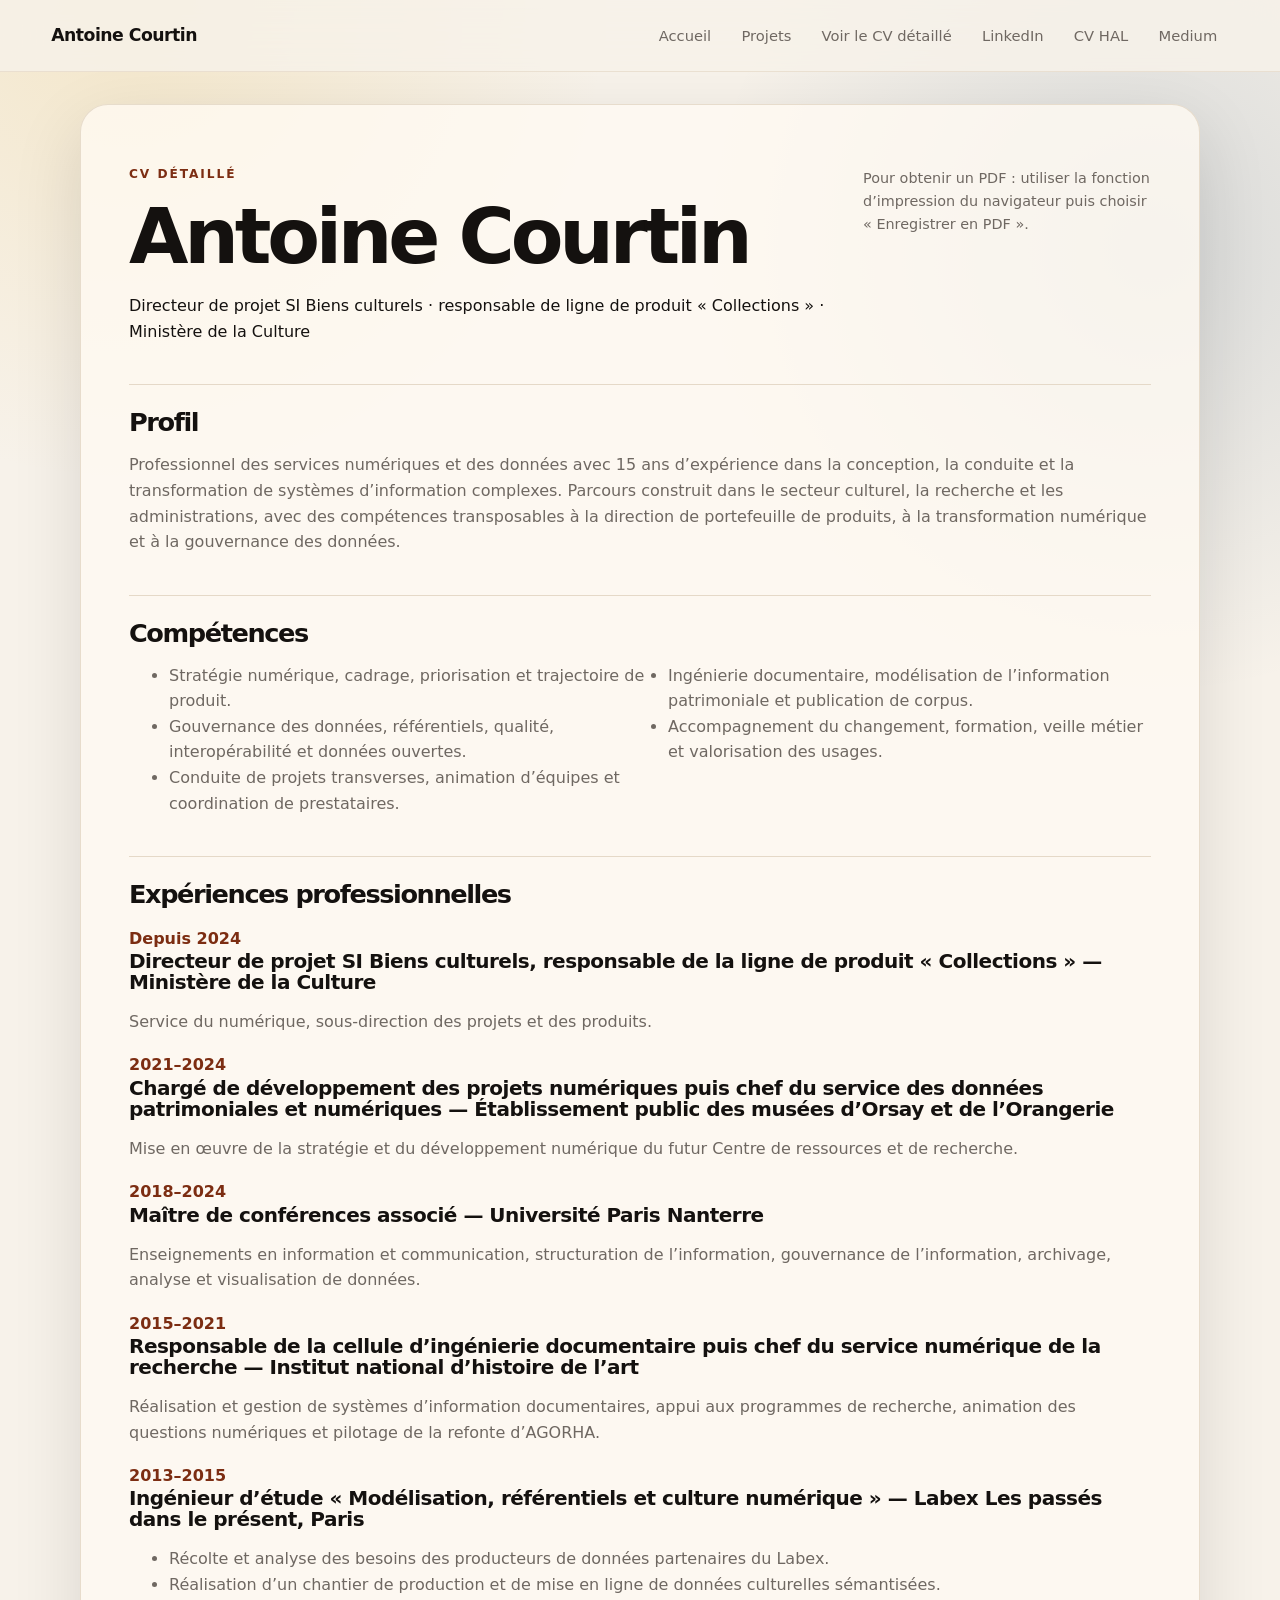
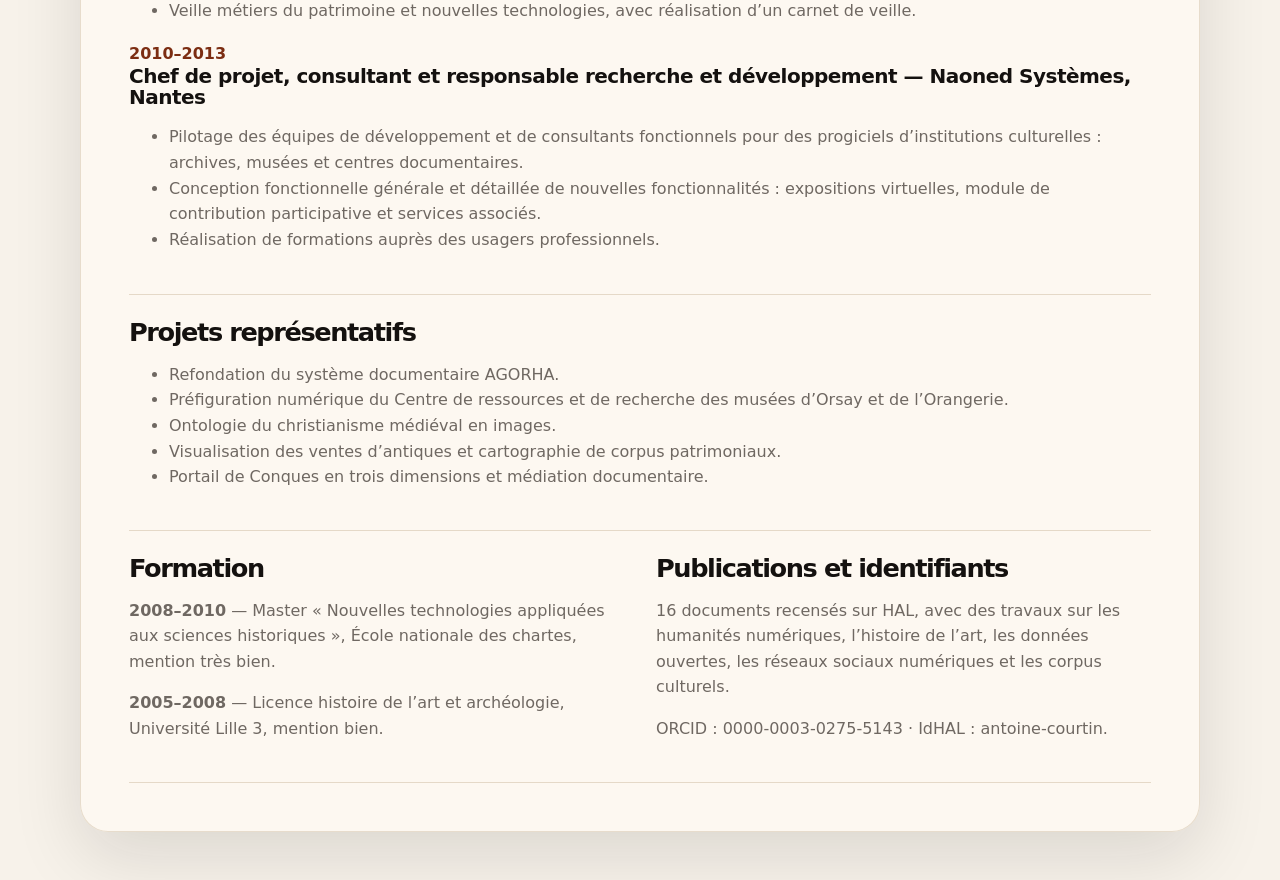
==== cv.html @ 22f03af9 "Créer le site professionnel d'Antoine Courtin" ====
<!doctype html>
<html lang="fr">
<head>
  <meta charset="utf-8">
  <meta name="viewport" content="width=device-width, initial-scale=1">
  <title>CV détaillé — Antoine Courtin</title>
  <link rel="stylesheet" href="styles.css">
</head>
<body>
  <!-- En-tête partagé : accès au parcours et aux profils publics. -->
  <header class="site-header no-print">
    <a class="brand" href="index.html">Antoine Courtin</a>
    <nav aria-label="Navigation principale">
      <a href="index.html">Accueil</a>
      <a href="projets.html">Projets</a>
      <a href="cv.html">Voir le CV détaillé</a>
      <a href="https://www.linkedin.com/in/antoinecourtin/">LinkedIn</a>
      <a href="https://cv.hal.science/antoine-courtin">CV HAL</a>
      <a href="https://medium.com/@seeksanusername">Medium</a>
    </nav>
  </header>

  <main class="cv-page">
    <!-- Zone imprimable : le navigateur permet l’export PDF proprement mis en forme. -->
    <section class="cv-header">
      <div>
        <p class="eyebrow">CV détaillé</p>
        <h1>Antoine Courtin</h1>
        <p>Directeur de projet SI Biens culturels · responsable de ligne de produit « Collections » · Ministère de la Culture</p>
      </div>
      <p class="print-note no-print">Pour obtenir un PDF : utiliser la fonction d’impression du navigateur puis choisir « Enregistrer en PDF ».</p>
    </section>

    <!-- Profil : synthèse factuelle et sans anglicisme. -->
    <section class="cv-block">
      <h2>Profil</h2>
      <p>Professionnel des services numériques et des données avec 15 ans d’expérience dans la conception, la conduite et la transformation de systèmes d’information complexes. Parcours construit dans le secteur culturel, la recherche et les administrations, avec des compétences transposables à la direction de portefeuille de produits, à la transformation numérique et à la gouvernance des données.</p>
    </section>

    <!-- Compétences : regroupement opérationnel des savoir-faire. -->
    <section class="cv-block skills-list">
      <h2>Compétences</h2>
      <ul>
        <li>Stratégie numérique, cadrage, priorisation et trajectoire de produit.</li>
        <li>Gouvernance des données, référentiels, qualité, interopérabilité et données ouvertes.</li>
        <li>Conduite de projets transverses, animation d’équipes et coordination de prestataires.</li>
        <li>Ingénierie documentaire, modélisation de l’information patrimoniale et publication de corpus.</li>
        <li>Accompagnement du changement, formation, veille métier et valorisation des usages.</li>
      </ul>
    </section>

    <!-- Expériences : distinction explicite des postes demandée par le commanditaire. -->
    <section class="cv-block">
      <h2>Expériences professionnelles</h2>
      <article class="cv-item">
        <time>Depuis 2024</time>
        <h3>Directeur de projet SI Biens culturels, responsable de la ligne de produit « Collections » — Ministère de la Culture</h3>
        <p>Service du numérique, sous-direction des projets et des produits.</p>
      </article>
      <article class="cv-item">
        <time>2021–2024</time>
        <h3>Chargé de développement des projets numériques puis chef du service des données patrimoniales et numériques — Établissement public des musées d’Orsay et de l’Orangerie</h3>
        <p>Mise en œuvre de la stratégie et du développement numérique du futur Centre de ressources et de recherche.</p>
      </article>
      <article class="cv-item">
        <time>2018–2024</time>
        <h3>Maître de conférences associé — Université Paris Nanterre</h3>
        <p>Enseignements en information et communication, structuration de l’information, gouvernance de l’information, archivage, analyse et visualisation de données.</p>
      </article>
      <article class="cv-item">
        <time>2015–2021</time>
        <h3>Responsable de la cellule d’ingénierie documentaire puis chef du service numérique de la recherche — Institut national d’histoire de l’art</h3>
        <p>Réalisation et gestion de systèmes d’information documentaires, appui aux programmes de recherche, animation des questions numériques et pilotage de la refonte d’AGORHA.</p>
      </article>
      <article class="cv-item">
        <time>2013–2015</time>
        <h3>Ingénieur d’étude « Modélisation, référentiels et culture numérique » — Labex Les passés dans le présent, Paris</h3>
        <ul>
          <li>Récolte et analyse des besoins des producteurs de données partenaires du Labex.</li>
          <li>Réalisation d’un chantier de production et de mise en ligne de données culturelles sémantisées.</li>
          <li>Veille métiers du patrimoine et nouvelles technologies, avec réalisation d’un carnet de veille.</li>
        </ul>
      </article>
      <article class="cv-item">
        <time>2010–2013</time>
        <h3>Chef de projet, consultant et responsable recherche et développement — Naoned Systèmes, Nantes</h3>
        <ul>
          <li>Pilotage des équipes de développement et de consultants fonctionnels pour des progiciels d’institutions culturelles : archives, musées et centres documentaires.</li>
          <li>Conception fonctionnelle générale et détaillée de nouvelles fonctionnalités : expositions virtuelles, module de contribution participative et services associés.</li>
          <li>Réalisation de formations auprès des usagers professionnels.</li>
        </ul>
      </article>
    </section>

    <!-- Projets : sélection factuelle renvoyant vers la page dédiée. -->
    <section class="cv-block">
      <h2>Projets représentatifs</h2>
      <ul>
        <li>Refondation du système documentaire AGORHA.</li>
        <li>Préfiguration numérique du Centre de ressources et de recherche des musées d’Orsay et de l’Orangerie.</li>
        <li>Ontologie du christianisme médiéval en images.</li>
        <li>Visualisation des ventes d’antiques et cartographie de corpus patrimoniaux.</li>
        <li>Portail de Conques en trois dimensions et médiation documentaire.</li>
      </ul>
    </section>

    <!-- Formation et productions : éléments attendus dans un CV classique. -->
    <section class="cv-block two-cols">
      <div>
        <h2>Formation</h2>
        <p><strong>2008–2010</strong> — Master « Nouvelles technologies appliquées aux sciences historiques », École nationale des chartes, mention très bien.</p>
        <p><strong>2005–2008</strong> — Licence histoire de l’art et archéologie, Université Lille 3, mention bien.</p>
      </div>
      <div>
        <h2>Publications et identifiants</h2>
        <p>16 documents recensés sur HAL, avec des travaux sur les humanités numériques, l’histoire de l’art, les données ouvertes, les réseaux sociaux numériques et les corpus culturels.</p>
        <p>ORCID : 0000-0003-0275-5143 · IdHAL : antoine-courtin.</p>
      </div>
    </section>
  </main>
</body>
</html>
---- styles.css ----
/* Socle visuel : variables sobres pour une identité forte, élégante et maintenable. */
:root {
  --ink: #14110f;
  --muted: #6f6862;
  --paper: #f7f2ea;
  --panel: #fffaf2;
  --line: #e5d9c8;
  --accent: #7c2d12;
  --accent-2: #123c69;
  --glow: #e9c46a;
  --shadow: 0 24px 70px rgba(20, 17, 15, .12);
  font-family: Inter, ui-sans-serif, system-ui, -apple-system, BlinkMacSystemFont, "Segoe UI", sans-serif;
}

/* Mise en page générale : fond texturé sans surcharge graphique. */
* { box-sizing: border-box; }
body {
  margin: 0;
  color: var(--ink);
  background:
    radial-gradient(circle at 10% 0%, rgba(233, 196, 106, .25), transparent 30rem),
    radial-gradient(circle at 90% 10%, rgba(18, 60, 105, .13), transparent 28rem),
    var(--paper);
  line-height: 1.6;
}
a { color: inherit; text-decoration: none; }
a:hover { color: var(--accent); }

/* En-tête : navigation discrète, inspirée des sites de produits numériques soignés. */
.site-header {
  position: sticky;
  top: 0;
  z-index: 5;
  display: flex;
  justify-content: space-between;
  align-items: center;
  gap: 2rem;
  padding: 1rem clamp(1rem, 4vw, 4rem);
  background: rgba(247, 242, 234, .82);
  border-bottom: 1px solid rgba(229, 217, 200, .75);
  backdrop-filter: blur(18px);
}
.brand { font-weight: 760; letter-spacing: -.03em; font-size: 1.08rem; }
nav { display: flex; flex-wrap: wrap; gap: .45rem; justify-content: flex-end; }
nav a { padding: .48rem .72rem; border-radius: 999px; color: var(--muted); font-size: .92rem; }
nav a:hover { background: var(--panel); box-shadow: inset 0 0 0 1px var(--line); }

/* Sections principales : largeur contenue pour préserver la lisibilité. */
main { width: min(1120px, calc(100% - 2rem)); margin: 0 auto; }
.hero { min-height: 76vh; align-items: center; padding: 5rem 0; }
.section-grid { display: grid; grid-template-columns: minmax(0, 1.45fr) minmax(280px, .55fr); gap: clamp(2rem, 6vw, 5rem); }
.eyebrow { color: var(--accent); text-transform: uppercase; letter-spacing: .16em; font-size: .76rem; font-weight: 780; }
h1, h2, h3 { line-height: 1.05; letter-spacing: -.055em; margin: 0 0 1rem; }
h1 { font-size: clamp(3.4rem, 8vw, 7.4rem); max-width: 11ch; }
h2 { font-size: clamp(2rem, 4vw, 4rem); max-width: 13ch; }
h3 { font-size: 1.25rem; }
.lead { font-size: clamp(1.1rem, 2vw, 1.42rem); color: #3c3630; max-width: 62ch; }

/* Boutons : appels à l’action réduits aux actions demandées. */
.hero-actions { display: flex; flex-wrap: wrap; gap: .85rem; margin-top: 2rem; }
.button { display: inline-flex; align-items: center; padding: .9rem 1.1rem; border-radius: 999px; font-weight: 720; }
.primary { background: var(--ink); color: var(--paper); box-shadow: var(--shadow); }
.secondary { background: var(--panel); border: 1px solid var(--line); }

/* Cartes : effets de profondeur modérés pour un rendu plus premium. */
.signal-card, .panel, .project-card, .cv-page {
  background: rgba(255, 250, 242, .78);
  border: 1px solid rgba(229, 217, 200, .9);
  border-radius: 28px;
  box-shadow: var(--shadow);
}
.signal-card { padding: 2rem; align-self: center; }
.metric { display: block; font-size: 6rem; line-height: .85; font-weight: 850; color: var(--accent-2); letter-spacing: -.08em; }
.signal-card ul { padding-left: 1.1rem; color: var(--muted); }
.panel, .timeline-section, .page-intro { padding: clamp(2rem, 5vw, 4rem) 0; }
.panel { padding-inline: clamp(1.2rem, 4vw, 3rem); margin-bottom: 4rem; }
.cards { display: grid; gap: 1rem; margin-top: 2rem; }
.three { grid-template-columns: repeat(3, 1fr); }
.cards article { padding: 1.2rem; border-top: 1px solid var(--line); }
.cards p, .timeline p, .project-card p, .cv-block p, .cv-block li { color: var(--muted); }

/* Frise : lecture rapide des étapes de carrière. */
.timeline { display: grid; gap: 1rem; margin: 2rem 0 5rem; }
.timeline article { display: grid; grid-template-columns: 9rem 1fr; gap: 1rem; padding: 1.2rem 0; border-top: 1px solid var(--line); }
time { color: var(--accent); font-weight: 760; }

/* Page projets : grille éditorialisée avec une première carte structurante. */
.page { padding-bottom: 5rem; }
.page-intro h1 { max-width: 14ch; }
.project-grid { display: grid; grid-template-columns: repeat(3, 1fr); gap: 1rem; }
.project-card { padding: 1.4rem; min-height: 260px; transition: transform .2s ease, box-shadow .2s ease; }
.project-card:hover { transform: translateY(-3px); box-shadow: 0 30px 80px rgba(20, 17, 15, .16); }
.project-card.featured { grid-column: span 2; background: linear-gradient(135deg, var(--ink), #2b2520); color: var(--paper); }
.project-card.featured p { color: #e9ded0; }
.tag { color: var(--accent); font-size: .75rem; text-transform: uppercase; letter-spacing: .14em; font-weight: 800; }
.featured .tag { color: var(--glow); }

/* Page CV : présentation factuelle et prête pour l’impression en PDF. */
.cv-page { margin-top: 2rem; margin-bottom: 3rem; padding: clamp(1.2rem, 4vw, 3rem); }
.cv-header { display: flex; justify-content: space-between; gap: 2rem; border-bottom: 1px solid var(--line); padding-bottom: 1.5rem; }
.cv-header h1 { font-size: clamp(2.8rem, 6vw, 5rem); max-width: none; }
.print-note { max-width: 18rem; color: var(--muted); font-size: .9rem; }
.cv-block { padding: 1.5rem 0; border-bottom: 1px solid var(--line); }
.cv-block h2 { font-size: 1.6rem; max-width: none; }
.cv-item { margin: 1.1rem 0; }
.cv-item h3 { letter-spacing: -.025em; }
.skills-list ul { columns: 2; }
.two-cols { display: grid; grid-template-columns: 1fr 1fr; gap: 2rem; }
footer { width: min(1120px, calc(100% - 2rem)); margin: 0 auto; padding: 2rem 0 3rem; color: var(--muted); }

/* Adaptation mobile : conserver la force visuelle sans sacrifier la lecture. */
@media (max-width: 820px) {
  .site-header, .cv-header { align-items: flex-start; flex-direction: column; }
  .section-grid, .three, .project-grid, .two-cols { grid-template-columns: 1fr; }
  h1 { font-size: clamp(3rem, 18vw, 5rem); }
  .timeline article { grid-template-columns: 1fr; }
  .project-card.featured { grid-column: auto; }
  .skills-list ul { columns: 1; }
}

/* Impression : sortie propre pour le CV PDF depuis le navigateur. */
@media print {
  body { background: white; color: #111; }
  .no-print, footer { display: none !important; }
  main, .cv-page { width: 100%; margin: 0; box-shadow: none; border: 0; padding: 0; }
  .cv-block, .cv-header { break-inside: avoid; }
  a { text-decoration: none; }
}
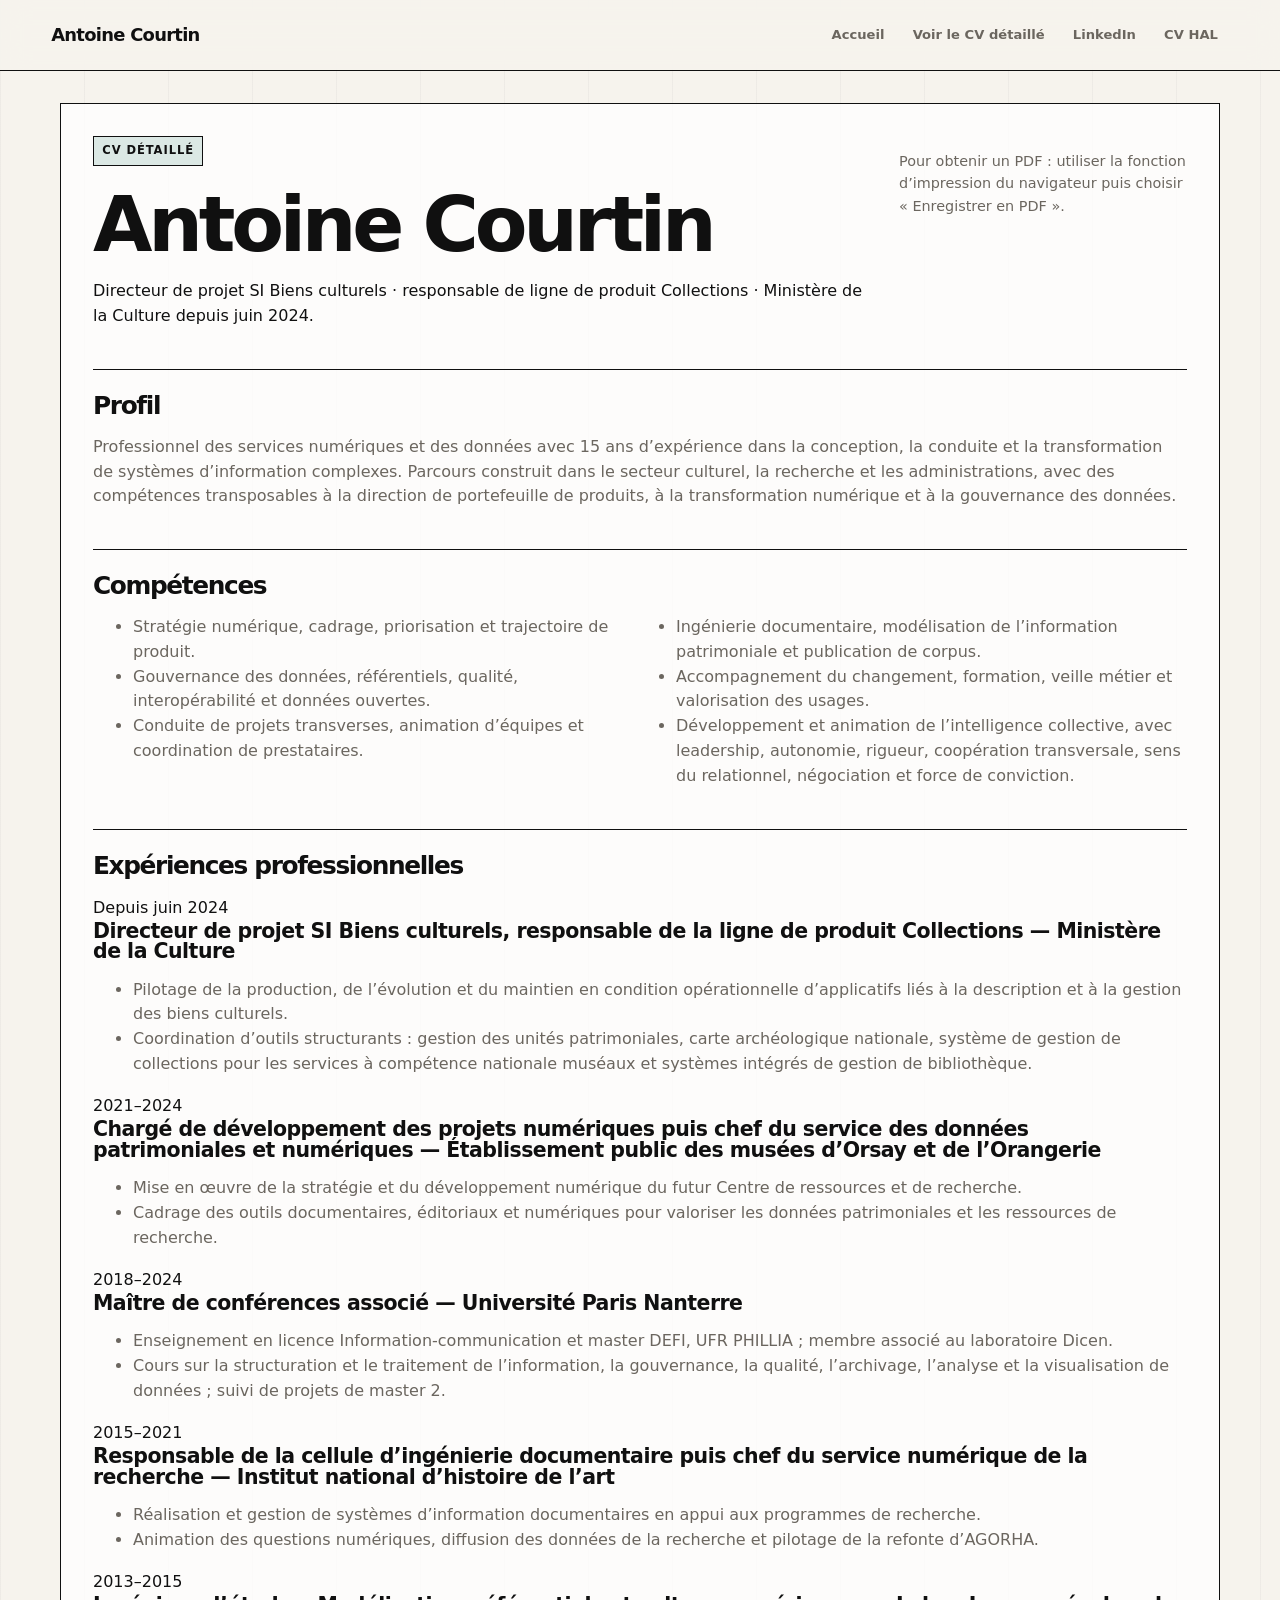
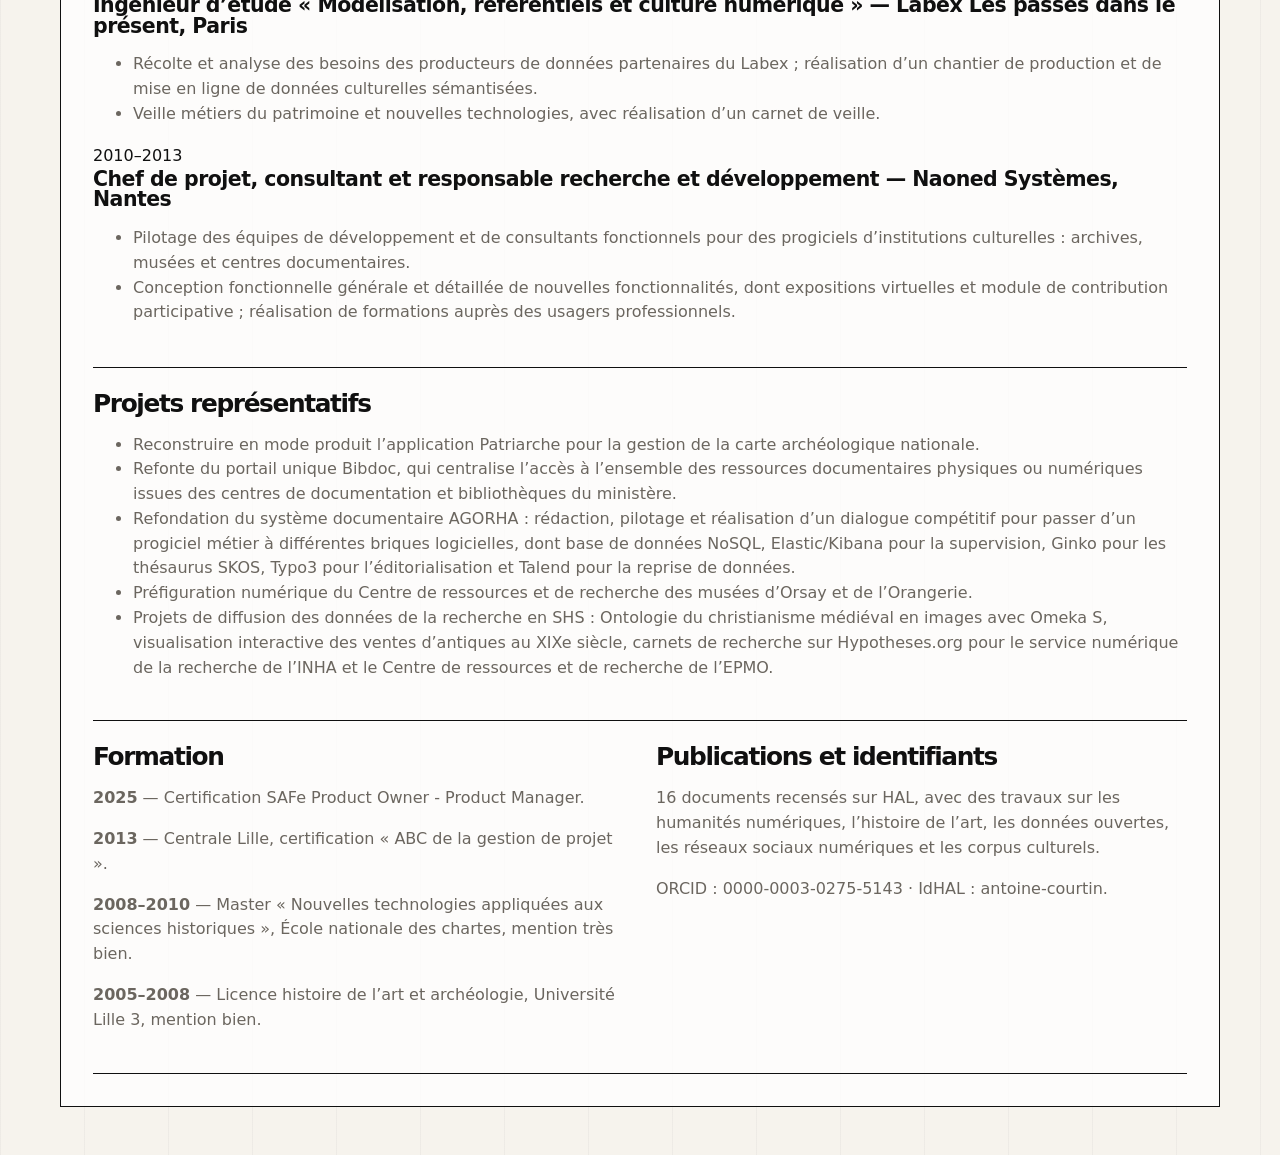
==== commit e97814ee: "Simplifier l'accueil et détailler le CV" ====
--- a/cv.html
+++ b/cv.html
@@ -12,11 +12,9 @@
     <a class="brand" href="index.html">Antoine Courtin</a>
     <nav aria-label="Navigation principale">
       <a href="index.html">Accueil</a>
-      <a href="projets.html">Projets</a>
       <a href="cv.html">Voir le CV détaillé</a>
       <a href="https://www.linkedin.com/in/antoinecourtin/">LinkedIn</a>
       <a href="https://cv.hal.science/antoine-courtin">CV HAL</a>
-      <a href="https://medium.com/@seeksanusername">Medium</a>
     </nav>
   </header>
 
@@ -26,7 +24,7 @@
       <div>
         <p class="eyebrow">CV détaillé</p>
         <h1>Antoine Courtin</h1>
-        <p>Directeur de projet SI Biens culturels · responsable de ligne de produit « Collections » · Ministère de la Culture</p>
+        <p>Directeur de projet SI Biens culturels · responsable de ligne de produit Collections · Ministère de la Culture depuis juin 2024.</p>
       </div>
       <p class="print-note no-print">Pour obtenir un PDF : utiliser la fonction d’impression du navigateur puis choisir « Enregistrer en PDF ».</p>
     </section>
@@ -46,6 +44,7 @@
         <li>Conduite de projets transverses, animation d’équipes et coordination de prestataires.</li>
         <li>Ingénierie documentaire, modélisation de l’information patrimoniale et publication de corpus.</li>
         <li>Accompagnement du changement, formation, veille métier et valorisation des usages.</li>
+        <li>Développement et animation de l’intelligence collective, avec leadership, autonomie, rigueur, coopération transversale, sens du relationnel, négociation et force de conviction.</li>
       </ul>
     </section>
 
@@ -53,31 +52,42 @@
     <section class="cv-block">
       <h2>Expériences professionnelles</h2>
       <article class="cv-item">
-        <time>Depuis 2024</time>
-        <h3>Directeur de projet SI Biens culturels, responsable de la ligne de produit « Collections » — Ministère de la Culture</h3>
-        <p>Service du numérique, sous-direction des projets et des produits.</p>
+        <time>Depuis juin 2024</time>
+        <h3>Directeur de projet SI Biens culturels, responsable de la ligne de produit Collections — Ministère de la Culture</h3>
+        <ul>
+          <li>Pilotage de la production, de l’évolution et du maintien en condition opérationnelle d’applicatifs liés à la description et à la gestion des biens culturels.</li>
+          <li>Coordination d’outils structurants : gestion des unités patrimoniales, carte archéologique nationale, système de gestion de collections pour les services à compétence nationale muséaux et systèmes intégrés de gestion de bibliothèque.</li>
+        </ul>
       </article>
       <article class="cv-item">
         <time>2021–2024</time>
         <h3>Chargé de développement des projets numériques puis chef du service des données patrimoniales et numériques — Établissement public des musées d’Orsay et de l’Orangerie</h3>
-        <p>Mise en œuvre de la stratégie et du développement numérique du futur Centre de ressources et de recherche.</p>
+        <ul>
+          <li>Mise en œuvre de la stratégie et du développement numérique du futur Centre de ressources et de recherche.</li>
+          <li>Cadrage des outils documentaires, éditoriaux et numériques pour valoriser les données patrimoniales et les ressources de recherche.</li>
+        </ul>
       </article>
       <article class="cv-item">
         <time>2018–2024</time>
         <h3>Maître de conférences associé — Université Paris Nanterre</h3>
-        <p>Enseignements en information et communication, structuration de l’information, gouvernance de l’information, archivage, analyse et visualisation de données.</p>
+        <ul>
+          <li>Enseignement en licence Information-communication et master DEFI, UFR PHILLIA ; membre associé au laboratoire Dicen.</li>
+          <li>Cours sur la structuration et le traitement de l’information, la gouvernance, la qualité, l’archivage, l’analyse et la visualisation de données ; suivi de projets de master 2.</li>
+        </ul>
       </article>
       <article class="cv-item">
         <time>2015–2021</time>
         <h3>Responsable de la cellule d’ingénierie documentaire puis chef du service numérique de la recherche — Institut national d’histoire de l’art</h3>
-        <p>Réalisation et gestion de systèmes d’information documentaires, appui aux programmes de recherche, animation des questions numériques et pilotage de la refonte d’AGORHA.</p>
+        <ul>
+          <li>Réalisation et gestion de systèmes d’information documentaires en appui aux programmes de recherche.</li>
+          <li>Animation des questions numériques, diffusion des données de la recherche et pilotage de la refonte d’AGORHA.</li>
+        </ul>
       </article>
       <article class="cv-item">
         <time>2013–2015</time>
         <h3>Ingénieur d’étude « Modélisation, référentiels et culture numérique » — Labex Les passés dans le présent, Paris</h3>
         <ul>
-          <li>Récolte et analyse des besoins des producteurs de données partenaires du Labex.</li>
-          <li>Réalisation d’un chantier de production et de mise en ligne de données culturelles sémantisées.</li>
+          <li>Récolte et analyse des besoins des producteurs de données partenaires du Labex ; réalisation d’un chantier de production et de mise en ligne de données culturelles sémantisées.</li>
           <li>Veille métiers du patrimoine et nouvelles technologies, avec réalisation d’un carnet de veille.</li>
         </ul>
       </article>
@@ -86,21 +96,20 @@
         <h3>Chef de projet, consultant et responsable recherche et développement — Naoned Systèmes, Nantes</h3>
         <ul>
           <li>Pilotage des équipes de développement et de consultants fonctionnels pour des progiciels d’institutions culturelles : archives, musées et centres documentaires.</li>
-          <li>Conception fonctionnelle générale et détaillée de nouvelles fonctionnalités : expositions virtuelles, module de contribution participative et services associés.</li>
-          <li>Réalisation de formations auprès des usagers professionnels.</li>
+          <li>Conception fonctionnelle générale et détaillée de nouvelles fonctionnalités, dont expositions virtuelles et module de contribution participative ; réalisation de formations auprès des usagers professionnels.</li>
         </ul>
       </article>
     </section>
 
-    <!-- Projets : sélection factuelle renvoyant vers la page dédiée. -->
+    <!-- Projets : sélection factuelle intégrée directement au CV. -->
     <section class="cv-block">
       <h2>Projets représentatifs</h2>
       <ul>
-        <li>Refondation du système documentaire AGORHA.</li>
+        <li>Reconstruire en mode produit l’application Patriarche pour la gestion de la carte archéologique nationale.</li>
+        <li>Refonte du portail unique Bibdoc, qui centralise l’accès à l’ensemble des ressources documentaires physiques ou numériques issues des centres de documentation et bibliothèques du ministère.</li>
+        <li>Refondation du système documentaire AGORHA : rédaction, pilotage et réalisation d’un dialogue compétitif pour passer d’un progiciel métier à différentes briques logicielles, dont base de données NoSQL, Elastic/Kibana pour la supervision, Ginko pour les thésaurus SKOS, Typo3 pour l’éditorialisation et Talend pour la reprise de données.</li>
         <li>Préfiguration numérique du Centre de ressources et de recherche des musées d’Orsay et de l’Orangerie.</li>
-        <li>Ontologie du christianisme médiéval en images.</li>
-        <li>Visualisation des ventes d’antiques et cartographie de corpus patrimoniaux.</li>
-        <li>Portail de Conques en trois dimensions et médiation documentaire.</li>
+        <li>Projets de diffusion des données de la recherche en SHS : Ontologie du christianisme médiéval en images avec Omeka S, visualisation interactive des ventes d’antiques au XIXe siècle, carnets de recherche sur Hypotheses.org pour le service numérique de la recherche de l’INHA et le Centre de ressources et de recherche de l’EPMO.</li>
       </ul>
     </section>
 
@@ -108,6 +117,8 @@
     <section class="cv-block two-cols">
       <div>
         <h2>Formation</h2>
+        <p><strong>2025</strong> — Certification SAFe Product Owner - Product Manager.</p>
+        <p><strong>2013</strong> — Centrale Lille, certification « ABC de la gestion de projet ».</p>
         <p><strong>2008–2010</strong> — Master « Nouvelles technologies appliquées aux sciences historiques », École nationale des chartes, mention très bien.</p>
         <p><strong>2005–2008</strong> — Licence histoire de l’art et archéologie, Université Lille 3, mention bien.</p>
       </div>
--- a/styles.css
+++ b/styles.css
@@ -1,124 +1,214 @@
-/* Socle visuel : variables sobres pour une identité forte, élégante et maintenable. */
+/* Direction artistique : brutaliste épurée, pensée comme une interface d’experte UX/UI centrée sur la typographie. */
 :root {
-  --ink: #14110f;
-  --muted: #6f6862;
-  --paper: #f7f2ea;
-  --panel: #fffaf2;
-  --line: #e5d9c8;
-  --accent: #7c2d12;
-  --accent-2: #123c69;
-  --glow: #e9c46a;
-  --shadow: 0 24px 70px rgba(20, 17, 15, .12);
+  --ink: #101010;
+  --paper: #f6f3ed;
+  --panel: #ffffff;
+  --soft: #e9e3d8;
+  --muted: #6b665f;
+  --accent: #2f5f5b;
+  --accent-soft: #dbe8e4;
+  --line: #101010;
+  --shadow: 0 1px 0 var(--ink);
   font-family: Inter, ui-sans-serif, system-ui, -apple-system, BlinkMacSystemFont, "Segoe UI", sans-serif;
 }
 
-/* Mise en page générale : fond texturé sans surcharge graphique. */
+/* Mise en page générale : grille légère, respiration ample et contraste maîtrisé. */
 * { box-sizing: border-box; }
+html { scroll-behavior: smooth; }
 body {
   margin: 0;
   color: var(--ink);
   background:
-    radial-gradient(circle at 10% 0%, rgba(233, 196, 106, .25), transparent 30rem),
-    radial-gradient(circle at 90% 10%, rgba(18, 60, 105, .13), transparent 28rem),
+    linear-gradient(90deg, rgba(16, 16, 16, .035) 1px, transparent 1px),
     var(--paper);
-  line-height: 1.6;
+  background-size: min(7vw, 84px) 100%;
+  line-height: 1.55;
 }
 a { color: inherit; text-decoration: none; }
 a:hover { color: var(--accent); }
 
-/* En-tête : navigation discrète, inspirée des sites de produits numériques soignés. */
+/* En-tête : barre brutaliste simple avec hiérarchie claire et interactions sobres. */
 .site-header {
   position: sticky;
   top: 0;
-  z-index: 5;
+  z-index: 8;
+  display: grid;
+  grid-template-columns: minmax(12rem, .7fr) 1.3fr;
+  gap: 1.25rem;
+  align-items: center;
+  padding: 1rem clamp(1rem, 4vw, 3.5rem);
+  background: rgba(246, 243, 237, .92);
+  border-bottom: 1.5px solid var(--line);
+  backdrop-filter: blur(14px);
+}
+.brand {
+  font-size: clamp(1rem, 1.4vw, 1.25rem);
+  font-weight: 850;
+  letter-spacing: -.04em;
+}
+nav { display: flex; flex-wrap: wrap; gap: .4rem; justify-content: flex-end; align-items: center; }
+nav a {
+  padding: .48rem .62rem;
+  border: 1px solid transparent;
+  color: var(--muted);
+  font-size: .82rem;
+  font-weight: 680;
+}
+nav a:hover { border-color: var(--line); background: var(--panel); color: var(--ink); }
+
+/* Structure : blocs nets, alignés, proches d’un prototype éditorial haut de gamme. */
+main { width: min(1160px, calc(100% - 2rem)); margin: 0 auto; }
+.hero {
+  min-height: 72vh;
+  align-items: stretch;
+  padding: clamp(2rem, 6vw, 6rem) 0 clamp(2rem, 5vw, 4rem);
+}
+.section-grid { display: grid; grid-template-columns: minmax(0, 1.45fr) minmax(280px, .55fr); gap: clamp(1rem, 3vw, 2rem); }
+.hero > div, .signal-card, .panel, .cv-page {
+  background: rgba(255, 255, 255, .78);
+  border: 1.5px solid var(--line);
+}
+.hero > div {
+  position: relative;
+  padding: clamp(1.4rem, 4vw, 3rem);
   display: flex;
+  flex-direction: column;
   justify-content: space-between;
-  align-items: center;
-  gap: 2rem;
-  padding: 1rem clamp(1rem, 4vw, 4rem);
-  background: rgba(247, 242, 234, .82);
-  border-bottom: 1px solid rgba(229, 217, 200, .75);
-  backdrop-filter: blur(18px);
-}
-.brand { font-weight: 760; letter-spacing: -.03em; font-size: 1.08rem; }
-nav { display: flex; flex-wrap: wrap; gap: .45rem; justify-content: flex-end; }
-nav a { padding: .48rem .72rem; border-radius: 999px; color: var(--muted); font-size: .92rem; }
-nav a:hover { background: var(--panel); box-shadow: inset 0 0 0 1px var(--line); }
-
-/* Sections principales : largeur contenue pour préserver la lisibilité. */
-main { width: min(1120px, calc(100% - 2rem)); margin: 0 auto; }
-.hero { min-height: 76vh; align-items: center; padding: 5rem 0; }
-.section-grid { display: grid; grid-template-columns: minmax(0, 1.45fr) minmax(280px, .55fr); gap: clamp(2rem, 6vw, 5rem); }
-.eyebrow { color: var(--accent); text-transform: uppercase; letter-spacing: .16em; font-size: .76rem; font-weight: 780; }
-h1, h2, h3 { line-height: 1.05; letter-spacing: -.055em; margin: 0 0 1rem; }
-h1 { font-size: clamp(3.4rem, 8vw, 7.4rem); max-width: 11ch; }
-h2 { font-size: clamp(2rem, 4vw, 4rem); max-width: 13ch; }
-h3 { font-size: 1.25rem; }
-.lead { font-size: clamp(1.1rem, 2vw, 1.42rem); color: #3c3630; max-width: 62ch; }
-
-/* Boutons : appels à l’action réduits aux actions demandées. */
-.hero-actions { display: flex; flex-wrap: wrap; gap: .85rem; margin-top: 2rem; }
-.button { display: inline-flex; align-items: center; padding: .9rem 1.1rem; border-radius: 999px; font-weight: 720; }
-.primary { background: var(--ink); color: var(--paper); box-shadow: var(--shadow); }
-.secondary { background: var(--panel); border: 1px solid var(--line); }
-
-/* Cartes : effets de profondeur modérés pour un rendu plus premium. */
-.signal-card, .panel, .project-card, .cv-page {
-  background: rgba(255, 250, 242, .78);
-  border: 1px solid rgba(229, 217, 200, .9);
-  border-radius: 28px;
-  box-shadow: var(--shadow);
-}
-.signal-card { padding: 2rem; align-self: center; }
-.metric { display: block; font-size: 6rem; line-height: .85; font-weight: 850; color: var(--accent-2); letter-spacing: -.08em; }
-.signal-card ul { padding-left: 1.1rem; color: var(--muted); }
-.panel, .timeline-section, .page-intro { padding: clamp(2rem, 5vw, 4rem) 0; }
-.panel { padding-inline: clamp(1.2rem, 4vw, 3rem); margin-bottom: 4rem; }
+  overflow: hidden;
+}
+.hero > div::before {
+  content: "";
+  position: absolute;
+  inset: 1rem 1rem auto auto;
+  width: clamp(5rem, 11vw, 9rem);
+  height: clamp(5rem, 11vw, 9rem);
+  border: 1.5px solid var(--line);
+  background: linear-gradient(135deg, transparent 49%, var(--line) 50%, transparent 51%);
+  opacity: .28;
+}
+.eyebrow {
+  display: inline-flex;
+  width: fit-content;
+  margin: 0 0 1.3rem;
+  padding: .32rem .52rem;
+  background: var(--accent-soft);
+  border: 1px solid var(--line);
+  color: var(--ink);
+  text-transform: uppercase;
+  letter-spacing: .08em;
+  font-size: .72rem;
+  font-weight: 780;
+}
+h1, h2, h3 { line-height: 1; letter-spacing: -.055em; margin: 0 0 1rem; }
+h1 { font-size: clamp(3rem, 7vw, 6.5rem); max-width: 11ch; }
+h2 { font-size: clamp(2.2rem, 5vw, 5.2rem); max-width: 12ch; }
+h3 { font-size: clamp(1.05rem, 1.6vw, 1.32rem); letter-spacing: -.035em; }
+.lead { font-size: clamp(1.05rem, 1.8vw, 1.32rem); color: var(--muted); max-width: 62ch; }
+.hero-lead {
+  position: relative;
+  z-index: 1;
+  max-width: 15ch;
+  margin: 0;
+  color: var(--ink);
+  font-size: clamp(2.4rem, 6vw, 6.2rem);
+  line-height: .94;
+  letter-spacing: -.085em;
+  font-weight: 860;
+}
+
+/* Boutons : composants francs mais contenus, adaptés à une interface professionnelle. */
+.hero-actions { position: relative; z-index: 1; display: flex; flex-wrap: wrap; gap: .7rem; margin-top: 2rem; }
+.button { display: inline-flex; align-items: center; padding: .78rem .95rem; border: 1.5px solid var(--line); font-weight: 760; }
+.primary { background: var(--ink); color: var(--paper); }
+.secondary { background: var(--panel); color: var(--ink); }
+.button:hover { transform: translateY(-1px); box-shadow: 0 2px 0 var(--line); }
+
+/* Carte de synthèse : brutalité mesurée, compteur fort et contenus ordonnés. */
+.signal-card { padding: 1rem; display: grid; align-content: stretch; gap: 1rem; }
+.metric {
+  display: grid;
+  place-items: center;
+  min-height: 13rem;
+  background: var(--ink);
+  color: var(--paper);
+  font-size: clamp(6rem, 12vw, 11rem);
+  line-height: .8;
+  font-weight: 880;
+  letter-spacing: -.12em;
+}
+.signal-card p { margin: 0; font-size: 1.05rem; font-weight: 720; }
+.signal-card ul { margin: 0; padding: 1rem 1rem 1rem 1.4rem; background: var(--soft); color: var(--ink); }
+
+/* Proposition de valeur : trois cartes lisibles, différenciées par structure plutôt que par excès graphique. */
+.panel { position: relative; margin: 0 0 5rem; padding: clamp(1.2rem, 4vw, 2.4rem); }
+.home-panel {
+  display: grid;
+  grid-template-columns: minmax(260px, .72fr) minmax(0, 1.28fr);
+  gap: clamp(1.25rem, 4vw, 3rem);
+  align-items: start;
+  margin-top: clamp(2rem, 7vw, 6rem);
+}
+.home-panel .eyebrow { grid-column: 1 / -1; }
+.home-panel h2 { position: sticky; top: 6rem; }
+.panel::before {
+  content: "";
+  position: absolute;
+  top: -1px;
+  right: clamp(1rem, 5vw, 4rem);
+  width: clamp(5rem, 12vw, 10rem);
+  height: 1.5px;
+  background: var(--accent);
+}
 .cards { display: grid; gap: 1rem; margin-top: 2rem; }
 .three { grid-template-columns: repeat(3, 1fr); }
-.cards article { padding: 1.2rem; border-top: 1px solid var(--line); }
-.cards p, .timeline p, .project-card p, .cv-block p, .cv-block li { color: var(--muted); }
-
-/* Frise : lecture rapide des étapes de carrière. */
-.timeline { display: grid; gap: 1rem; margin: 2rem 0 5rem; }
-.timeline article { display: grid; grid-template-columns: 9rem 1fr; gap: 1rem; padding: 1.2rem 0; border-top: 1px solid var(--line); }
-time { color: var(--accent); font-weight: 760; }
-
-/* Page projets : grille éditorialisée avec une première carte structurante. */
-.page { padding-bottom: 5rem; }
-.page-intro h1 { max-width: 14ch; }
-.project-grid { display: grid; grid-template-columns: repeat(3, 1fr); gap: 1rem; }
-.project-card { padding: 1.4rem; min-height: 260px; transition: transform .2s ease, box-shadow .2s ease; }
-.project-card:hover { transform: translateY(-3px); box-shadow: 0 30px 80px rgba(20, 17, 15, .16); }
-.project-card.featured { grid-column: span 2; background: linear-gradient(135deg, var(--ink), #2b2520); color: var(--paper); }
-.project-card.featured p { color: #e9ded0; }
-.tag { color: var(--accent); font-size: .75rem; text-transform: uppercase; letter-spacing: .14em; font-weight: 800; }
-.featured .tag { color: var(--glow); }
-
-/* Page CV : présentation factuelle et prête pour l’impression en PDF. */
-.cv-page { margin-top: 2rem; margin-bottom: 3rem; padding: clamp(1.2rem, 4vw, 3rem); }
-.cv-header { display: flex; justify-content: space-between; gap: 2rem; border-bottom: 1px solid var(--line); padding-bottom: 1.5rem; }
+.cards article {
+  min-height: 13rem;
+  padding: 1rem;
+  background: var(--panel);
+  border: 1px solid var(--line);
+  display: flex;
+  flex-direction: column;
+  justify-content: space-between;
+}
+.cards article:nth-child(2) { background: var(--ink); color: var(--paper); }
+.cards article:nth-child(2) p { color: #d8d2c8; }
+.cards article:nth-child(3) { background: var(--accent-soft); }
+.cards p, .cv-block p, .cv-block li { color: var(--muted); }
+.cards article:nth-child(3) p { color: #37433f; }
+
+/* Page CV : CV factuel, imprimable, cohérent avec l’identité brutaliste sobre. */
+.cv-page { margin-top: 2rem; margin-bottom: 3rem; padding: clamp(1rem, 4vw, 2rem); }
+.cv-header { display: flex; justify-content: space-between; gap: 2rem; border-bottom: 1.5px solid var(--line); padding-bottom: 1.5rem; }
 .cv-header h1 { font-size: clamp(2.8rem, 6vw, 5rem); max-width: none; }
 .print-note { max-width: 18rem; color: var(--muted); font-size: .9rem; }
 .cv-block { padding: 1.5rem 0; border-bottom: 1px solid var(--line); }
-.cv-block h2 { font-size: 1.6rem; max-width: none; }
+.cv-block h2 { font-size: 1.55rem; max-width: none; }
 .cv-item { margin: 1.1rem 0; }
 .cv-item h3 { letter-spacing: -.025em; }
-.skills-list ul { columns: 2; }
+.skills-list ul { columns: 2; column-gap: 2rem; }
+.skills-list li { break-inside: avoid; }
 .two-cols { display: grid; grid-template-columns: 1fr 1fr; gap: 2rem; }
-footer { width: min(1120px, calc(100% - 2rem)); margin: 0 auto; padding: 2rem 0 3rem; color: var(--muted); }
-
-/* Adaptation mobile : conserver la force visuelle sans sacrifier la lecture. */
+footer {
+  width: min(1160px, calc(100% - 2rem));
+  margin: 0 auto;
+  padding: 1.2rem 0 3rem;
+  color: var(--muted);
+  border-top: 1.5px solid var(--line);
+}
+
+/* Adaptation mobile : conservation de la hiérarchie UX sur une seule colonne. */
 @media (max-width: 820px) {
-  .site-header, .cv-header { align-items: flex-start; flex-direction: column; }
-  .section-grid, .three, .project-grid, .two-cols { grid-template-columns: 1fr; }
+  .site-header, .cv-header { display: flex; align-items: flex-start; flex-direction: column; }
+  nav { justify-content: flex-start; }
+  .section-grid, .three, .two-cols, .home-panel { grid-template-columns: 1fr; }
   h1 { font-size: clamp(3rem, 18vw, 5rem); }
-  .timeline article { grid-template-columns: 1fr; }
-  .project-card.featured { grid-column: auto; }
+  .hero { min-height: auto; }
+  .hero-lead { max-width: 11ch; }
+  .home-panel h2 { position: static; }
   .skills-list ul { columns: 1; }
 }
 
-/* Impression : sortie propre pour le CV PDF depuis le navigateur. */
+/* Impression : sortie propre pour le CV PDF sans éléments décoratifs superflus. */
 @media print {
   body { background: white; color: #111; }
   .no-print, footer { display: none !important; }
